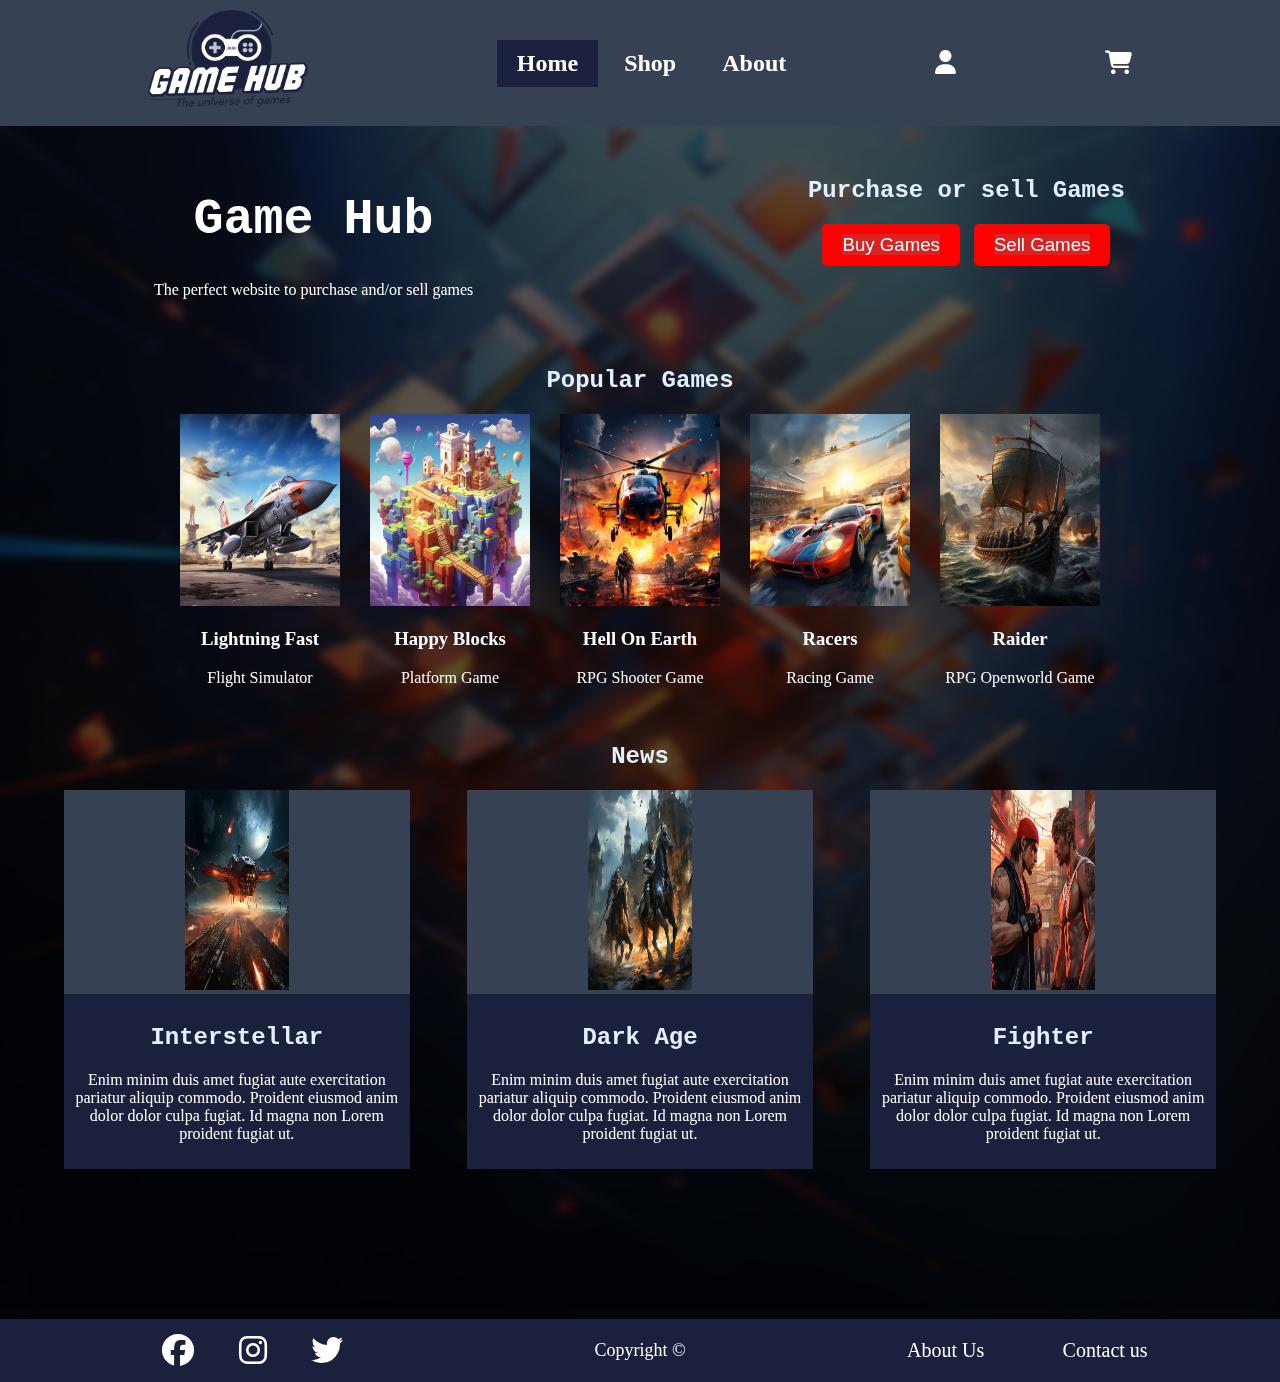
==== index.html @ fa5759a3 "deleted sectin" ====
<!DOCTYPE html>
<html lang="en">

<head>
    <meta charset="UTF-8">
    <meta name="description" content="This is a page working as an online game shop">
    <meta name="viewport" content="width=device-width, initial-scale=1.0">
    <link rel="stylesheet" href="./Home/Styles.css">
    <link rel="stylesheet" href="https://cdnjs.cloudflare.com/ajax/libs/font-awesome/6.4.2/css/all.min.css"/>
    <title>Game Hub Homepage</title>
</head>

<body>

        <header>
            <input type="checkbox" id="menu-checkbox"/>
            <label for="menu-checkbox" class="hamburger-icon"><i class="fa-solid fa-bars" aria-hidden="true"></i></label>
            <nav>
                <a class="logo-game_hub" href="./index.html">
                <img src="./Images/GameHub_Logo.png" alt="The logo of the museum">
                </a>
                <ul>
                    <li><a href="./index.html" class="active"> Home</a></li>
                    <li><a href="./Shop/Shop.html"> Shop</a></li>
                    <li><a href="./About/About.html"> About</a></li>
                </ul>
                <div class="profile">
                    <i class="fa-solid fa-user" style="color: #ffffff;"></i>
                </div>
                <div class="cart">
                    <a href="./Cart/Cart.html"><i class="fa-solid fa-cart-shopping" style="color: #ffffff;"></i></a>
                </div>
            </nav>
        </header>

    <main>

        <div class="grid_container">
            <div class="grid_item">
                <h1>Game Hub</h1>
                <p>The perfect website to purchase and/or sell games</p>
            </div>
            <div class="grid_item">
                <h2>Purchase or sell Games</h2>
                <div class="button-container">
                <button class="red-button"><a href="./Shop/Shop.html" class="button"> Buy Games</a></button>
                <button class="red-button"><a href="./SellGames/Sell.html" class="button"> Sell Games</a></button>
                </div>
            </div>
        </div>

        <!--// Advertisment //-->

        <div class="Popular_list">
            <h2>Popular Games</h2>
        </div>
        <div class="Popular_games_container">
            <div class="Popular_games">
                <a href="./GamePage/Gameinfo.html"><img src="./Images/Moosh_Flight_simulator_game_cover_plane_fighter_jet_helicopter__2379d3cd-9573-476d-910d-b435d288e5d4.png" alt="Lightning Fast flight simulater game"></a>
                <h3>Lightning Fast</h3>
                <p>Flight Simulator</p>
            </div>
            <div class="Popular_games">
                <a href="./GamePage/Gameinfo.html"><img src="./Images/Moosh_game_covers_platform_games_blocks_pixels_colorful_happy_b7b5248d-2556-4fb8-afe4-860412b69561.png" alt="Happy Blocks platform game"></a>
                <h3>Happy Blocks</h3>
                <p>Platform Game</p>
            </div>
            <div class="Popular_games">
                <a href="./GamePage/Gameinfo.html"><img src="./Images/Moosh_game_covers_shooter_games_colorful_explotians_guns_helico_29735956-aeb8-43bb-b633-6208381c675b.png" alt="Hell on Earth first person shooter game"></a>
                <h3>Hell On Earth</h3>
                <p>RPG Shooter Game</p>
            </div>
            <div class="Popular_games">
                <a href="./GamePage/Gameinfo.html"><img src="./Images/Moosh_race_car_game_cover_cover_game_sports_car_musle_car_hot_r_1c75769b-cddf-48ae-a56a-1467fec76d75.png"
                    alt="Racers a supercar racing game"></a>
                <h3>Racers</h3>
                <p>Racing Game</p>
            </div>
            <div class="Popular_games">
                <a href="./GamePage/Gameinfo.html"><img src="./Images/Moosh_viking_game_cover_viking_ship_warrior_helmets_shields_riv_fde64b89-baa8-4692-a76a-3937a28dd11b.png"
                    alt="Raider is a rpg openworld game"></a>
                <h3>Raider</h3>
                <P>RPG Openworld Game</P>
            </div>
        </div>

        <!-- News -->

        <div class="h2News-container">
            <h2>News</h2>
        </div>
    
        <section>
            <div class="gameNews_container">
                <div class="GameNews">
                    <img src="./Images/News/Moosh_game_covers_for_sci-fi_games_space_space_ships_lasers_pla_70977b8f-afb4-40dc-a334-e89e9fece514.png"
                        alt="Intersteller game cover">
                    <div class="text-box">
                        <h2>Interstellar</h2>
                        <p>Enim minim duis amet fugiat aute exercitation pariatur aliquip commodo.
                        Proident eiusmod anim dolor dolor culpa fugiat. Id magna non Lorem proident fugiat ut.</p>
                    </div>
                </div>
                <div class="GameNews">
                    <img src="./Images/Moosh_Game_covers_dark_age_knights_armor_horses_sword_fight_shi_2a24df74-0343-44b1-850f-305e9cb5c558.png"
                        alt="Dark Age game cover">
                    <div class="text-box">
                        <h2>Dark Age</h2>
                    <p>Enim minim duis amet fugiat aute exercitation pariatur aliquip commodo.
                        Proident eiusmod anim dolor dolor culpa fugiat. Id magna non Lorem proident fugiat ut.</p>
                    </div>
                </div>
                <div class="GameNews">
                    <img src="./Images/Moosh_street_fight_game_cover_street_fight_edaf9f70-90d0-4dcd-8a8b-a4414ffc1a50.png"
                        alt="Fighter game cover">
                    <div class="text-box">
                        <h2>Fighter</h2>
                        <p>Enim minim duis amet fugiat aute exercitation pariatur aliquip commodo.
                        Proident eiusmod anim dolor dolor culpa fugiat. Id magna non Lorem proident fugiat ut.</p>
                    </div>
                </div>
            </div>
        </section>


    </main>

    <footer>
        <div class="footer_container">
            <div class="footer_item">
                <i class="fa-brands fa-facebook" style="color: #ffffff;"></i>
                <i class="fa-brands fa-instagram" style="color: #ffffff;"></i>
                <i class="fa-brands fa-twitter" style="color: #ffffff;"></i>
            </div>
            <div class="footer_item">
                Copyright &copy;
            </div>
            <div class="footer_item">
                <ul>
                    <li><a href="/About/About.html"> About Us</a></li>
                    <li><a href="#"> Contact us</a></li>
                </ul>
            </div>
        </div>
    </footer>
    
</body>

</html>
---- Home/Styles.css ----
:root{
    --blue: #7594FF;
    --darkBlue: #1B203D;
    --red: #D92222;
    --mediumBlue: #364254;
}

body {
    max-width: 100%;
    min-height: 100vh;
    padding: 0%;
    margin: 0%;
    background: linear-gradient(rgba(0, 0, 0, 65%), rgba(0, 0, 0, 65%)), url(../Images/BG_img.png);
    background-repeat: no-repeat;
    background-size: cover;
    filter: brightness(-2);
    backdrop-filter: blur(4px);
}

#background-image {
    filter:brightness()
}

h1 {
    font-family: 'Teko', 'Courier New', Courier, monospace;
    color: white;
    font-size: 50px;
    text-align: center;
    text-decoration: double;
}

h2 {
    font-family: 'Exo', 'courier', 'monoscape';
}

h3 {
    color: white;
}

li {
    display: inline-block;
    text-align: center;
    align-content: center;
}

ul a {
    color: white;
    text-decoration: none;
    padding: 10px;
}

.active {
    background-color: var(--darkBlue);
}

main h2 {
    color: rgb(225, 239, 255);
}

body p {
    color: white
}

main {
    max-width: 100%;
}

main div {
    text-align: center;
}

header {
    position: relative;
    color: white;
    font-size: 1.5rem;
    background: var(--mediumBlue);
}

.hamburger-icon {
    padding-left: 20px;
}

nav {
    position: absolute;
    left: 1.5rem;
    font-size: 16px;
    margin: 0% 5%;
    background: var(--mediumBlue);
}

ul {
    list-style: none;
}

nav, 
#menu-checkbox {
    display: none;
}

#menu-checkbox:checked ~ nav {
    display: block;
    z-index: 3;
}

.logo-game_hub img {
    height: 100px;
}

nav a {
    display: block;
    color: white;
    padding: 10px 20px;
    font-size: 1.5rem;
    text-decoration: none;
}

nav li a:hover {
    color: var(--darkBlue);
}

/* Hero section */

.grid_container {
    display: grid;
    grid-template-columns: repeat(auto-fit, minmax(600px, 1fr));
    grid-gap: 2%;
}

.grid_item {
    padding: 5%;
}

.grid_item a{
    color: white;
    text-decoration: none;
    background-color: var(--red);
    font-size: 140%;
}

/* buttons hero section */

.button-container {
    justify-content: center;
}

.red-button {
    background-color: #ff0000; 
    color: white;
    padding: 10px 20px;
    border: none;
    border-radius: 5px;
    margin-right: 10px; 
    cursor: pointer;
}

.red-button:last-child {
    margin-right: 0; 
}

.red-button:hover {
    background-color: #cc0000; 
}

/* Popular games list */

.Popular_games_container {
    display: flex;
    flex-direction: row;
    flex-wrap: wrap;
    gap: 30px;
    max-width: 100%;
    justify-content: center;
    padding-bottom: 20px;
}

.popular_games h2{
    font-size: '16px';
}

.popular_games, img{
    width: 10rem;
    height: 12rem;
    cursor: pointer;
    transition: 0.1s;
}

.popular_games img:hover {
    transition: 0.1s;
    transform: scale(1.1);
}

@media (min-width: 1200px) {
    nav {
        display: flex;
        flex-direction: row;
        position: static;
        align-items: center;
        justify-content: space-between;
        font-size: 24px;
        font-weight: 800;
        padding-left: 5%;
        padding-right: 5%;
        }

    .hamburger-icon {
        display: none;
    }
}


@media (max-width: 767px) {
    body {
        background-color: aqua;
        font-size: 14px;
    }

    .header-container {
        padding: 1%;
    }

    .logo-T-Rex img {
        max-width: 120px;
    }

    .menu-container {
        padding: 10px;
    }

    .header-list {
        gap: 15px;
    }

    .menu-container ul {
        gap: 15px;
        font-size: 16px;
        font-weight: 500;
    }

    .cta {
    margin: 0px 20px;
    margin-bottom: 10px;
    margin-top: 5px;
    }
    
    .hamburger-icon {
        margin-top: 20px;
        margin-bottom: 20px;
    }

    .fa-solid {
        margin-top: 15px;
        margin-bottom: 15px; 
        
    }
    
    .GameNews_container {
        background-color: black;
        display: grid;
        grid-template-rows: repeat(3, 1fr);
        grid-gap: 5%; 
        justify-content: center;
        padding-bottom: 10%;
    }
    .grid_container {
        display: grid;
        grid-template-columns: repeat(auto-fit, minmax(300px, 1fr));
        grid-gap: 2%;
    }

    .employe-info img {
        display: block;
        margin: 0 auto;
        border-radius: 50%;
        width: 80%;
        height: 40%;
        min-width: 5%;
        min-height: 5%;
    }

    .employe-info img {
        max-width: 55%;
        max-height: 35%;
    }

}

/* Game news */

.gameNews_container {
    display: grid;
    grid-template-columns: repeat(auto-fit, minmax(300px, 1fr));
    grid-gap: 5%; 
    padding-bottom: 150px;
    margin: 0% 5%;
}

.GameNews img {
    max-width: 30%;
    height: 200px;
    cursor: pointer;
    transition: transform 0.s;
}

.GameNews img:hover {
    transform: scale(1.1);
}

.GameNews {
    background-color: var(--mediumBlue);

}

.text-box {
    background-color: var(--darkBlue);
    padding: 10px;
}

/* Footer */

footer {
    color: white;
    background-color: var(--darkBlue);
    position: fixed;
    width: 100%;
}

.footer_container {
    display: flex;
    flex-flow:row wrap;
    gap: 10px;
    text-align: center;
    align-items: center;
    justify-content: space-between;
    padding: 15px 5%;
    bottom: 0%;
}

.footer_item {
    flex: 1;
    font-size: large;
}

.footer_item i {
    color: white;
    cursor: pointer;
    width: 70px;
    font-size: 32px;
}

.footer_item li {
    color: white;
    text-decoration: none;
}

.footer_item a {
    font-style: none;
    color: white;
    font-size: 20px;
}

.footer_item ul {
    display: flex;
    flex-direction: row;
    list-style: none;
    flex-wrap: wrap;
    padding: 0%;
    margin: 0%;
    justify-content: space-evenly;
}
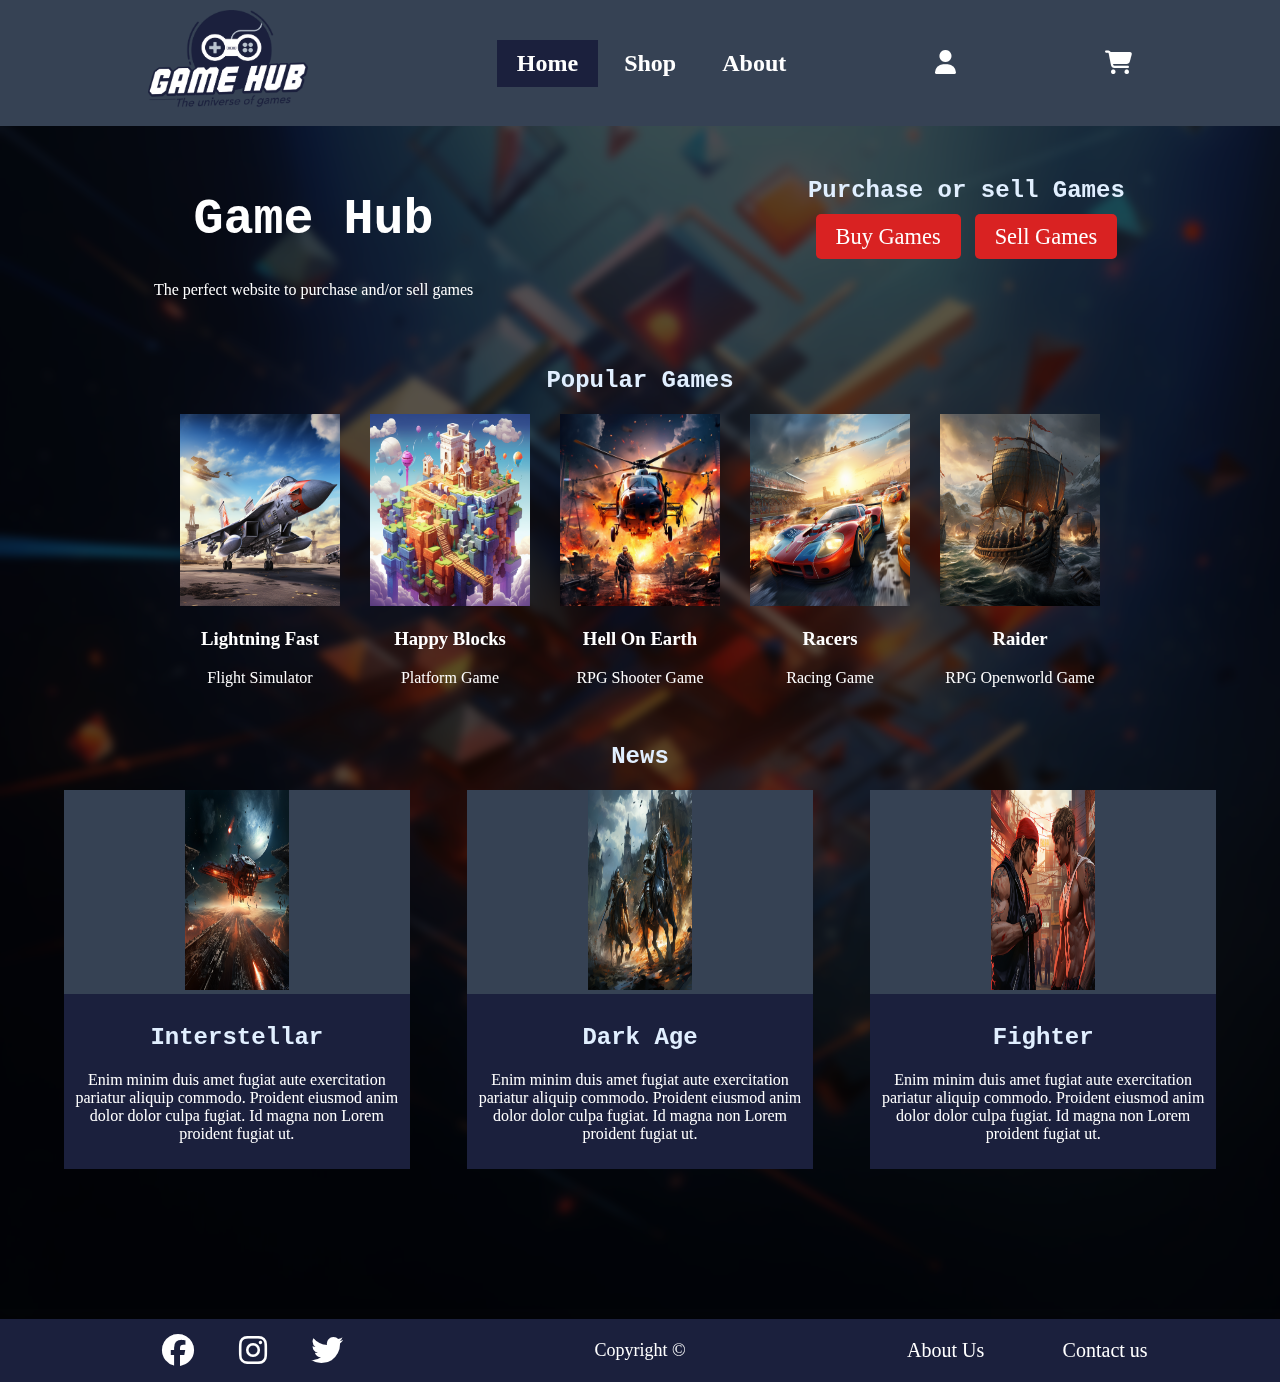
==== commit d9b9fe72: "fixed butten" ====
--- a/index.html
+++ b/index.html
@@ -43,8 +43,8 @@
             <div class="grid_item">
                 <h2>Purchase or sell Games</h2>
                 <div class="button-container">
-                <button class="red-button"><a href="./Shop/Shop.html" class="button"> Buy Games</a></button>
-                <button class="red-button"><a href="./SellGames/Sell.html" class="button"> Sell Games</a></button>
+                <a href="./Shop/Shop.html" class="red-button"> Buy Games</a>
+                <a href="./SellGames/Sell.html" class="red-button"> Sell Games</a>
                 </div>
             </div>
         </div>
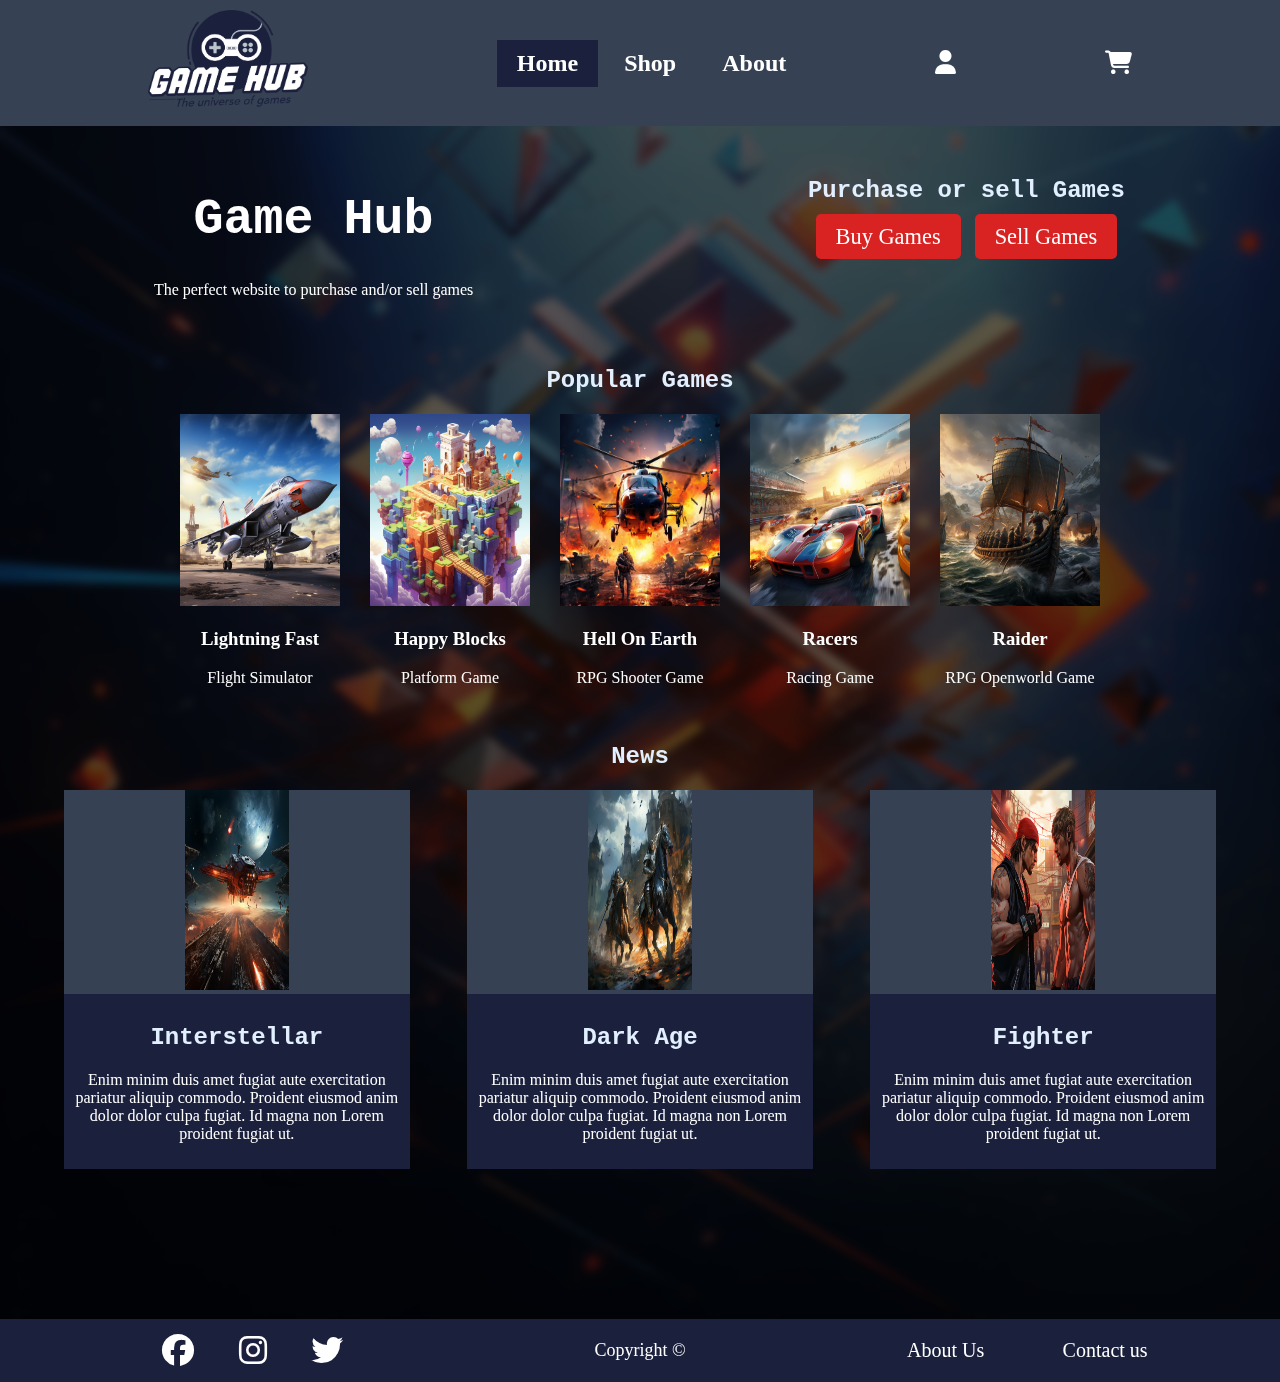
==== commit 09e9d248: "made small adjustmants" ====
--- a/index.html
+++ b/index.html
@@ -6,32 +6,33 @@
     <meta name="description" content="This is a page working as an online game shop">
     <meta name="viewport" content="width=device-width, initial-scale=1.0">
     <link rel="stylesheet" href="./Home/Styles.css">
-    <link rel="stylesheet" href="https://cdnjs.cloudflare.com/ajax/libs/font-awesome/6.4.2/css/all.min.css"/>
+    <link rel="stylesheet" href="https://cdnjs.cloudflare.com/ajax/libs/font-awesome/6.4.2/css/all.min.css" />
+    <script src="script.js"></script>
     <title>Game Hub Homepage</title>
 </head>
 
 <body>
 
-        <header>
-            <input type="checkbox" id="menu-checkbox"/>
-            <label for="menu-checkbox" class="hamburger-icon"><i class="fa-solid fa-bars" aria-hidden="true"></i></label>
-            <nav>
-                <a class="logo-game_hub" href="./index.html">
+    <header>
+        <input type="checkbox" id="menu-checkbox" />
+        <label for="menu-checkbox" class="hamburger-icon"><i class="fa-solid fa-bars" aria-hidden="true"></i></label>
+        <nav>
+            <a class="logo-game_hub" href="./index.html">
                 <img src="./Images/GameHub_Logo.png" alt="The logo of the museum">
-                </a>
-                <ul>
-                    <li><a href="./index.html" class="active"> Home</a></li>
-                    <li><a href="./Shop/Shop.html"> Shop</a></li>
-                    <li><a href="./About/About.html"> About</a></li>
-                </ul>
-                <div class="profile">
-                    <i class="fa-solid fa-user" style="color: #ffffff;"></i>
-                </div>
-                <div class="cart">
-                    <a href="./Cart/Cart.html"><i class="fa-solid fa-cart-shopping" style="color: #ffffff;"></i></a>
-                </div>
-            </nav>
-        </header>
+            </a>
+            <ul>
+                <li><a href="./index.html" class="active"> Home</a></li>
+                <li><a href="./Shop/Shop.html"> Shop</a></li>
+                <li><a href="./About/About.html"> About</a></li>
+            </ul>
+            <div class="profile">
+                <i class="fa-solid fa-user" style="color: #ffffff;"></i>
+            </div>
+            <div class="cart">
+                <a href="./Cart/Cart.html"><i class="fa-solid fa-cart-shopping" style="color: #ffffff;"></i></a>
+            </div>
+        </nav>
+    </header>
 
     <main>
 
@@ -43,8 +44,8 @@
             <div class="grid_item">
                 <h2>Purchase or sell Games</h2>
                 <div class="button-container">
-                <a href="./Shop/Shop.html" class="red-button"> Buy Games</a>
-                <a href="./SellGames/Sell.html" class="red-button"> Sell Games</a>
+                    <a href="./Shop/Shop.html" class="red-button"> Buy Games</a>
+                    <a href="./SellGames/Sell.html" class="red-button"> Sell Games</a>
                 </div>
             </div>
         </div>
@@ -56,29 +57,37 @@
         </div>
         <div class="Popular_games_container">
             <div class="Popular_games">
-                <a href="./GamePage/Gameinfo.html"><img src="./Images/Moosh_Flight_simulator_game_cover_plane_fighter_jet_helicopter__2379d3cd-9573-476d-910d-b435d288e5d4.png" alt="Lightning Fast flight simulater game"></a>
+                <a href="./GamePage/Gameinfo.html"><img
+                        src="./Images/Moosh_Flight_simulator_game_cover_plane_fighter_jet_helicopter__2379d3cd-9573-476d-910d-b435d288e5d4.png"
+                        alt="Lightning Fast flight simulater game"></a>
                 <h3>Lightning Fast</h3>
                 <p>Flight Simulator</p>
             </div>
             <div class="Popular_games">
-                <a href="./GamePage/Gameinfo.html"><img src="./Images/Moosh_game_covers_platform_games_blocks_pixels_colorful_happy_b7b5248d-2556-4fb8-afe4-860412b69561.png" alt="Happy Blocks platform game"></a>
+                <a href="./GamePage/Gameinfo.html"><img
+                        src="./Images/Moosh_game_covers_platform_games_blocks_pixels_colorful_happy_b7b5248d-2556-4fb8-afe4-860412b69561.png"
+                        alt="Happy Blocks platform game"></a>
                 <h3>Happy Blocks</h3>
                 <p>Platform Game</p>
             </div>
             <div class="Popular_games">
-                <a href="./GamePage/Gameinfo.html"><img src="./Images/Moosh_game_covers_shooter_games_colorful_explotians_guns_helico_29735956-aeb8-43bb-b633-6208381c675b.png" alt="Hell on Earth first person shooter game"></a>
+                <a href="./GamePage/Gameinfo.html"><img
+                        src="./Images/Moosh_game_covers_shooter_games_colorful_explotians_guns_helico_29735956-aeb8-43bb-b633-6208381c675b.png"
+                        alt="Hell on Earth first person shooter game"></a>
                 <h3>Hell On Earth</h3>
                 <p>RPG Shooter Game</p>
             </div>
             <div class="Popular_games">
-                <a href="./GamePage/Gameinfo.html"><img src="./Images/Moosh_race_car_game_cover_cover_game_sports_car_musle_car_hot_r_1c75769b-cddf-48ae-a56a-1467fec76d75.png"
-                    alt="Racers a supercar racing game"></a>
+                <a href="./GamePage/Gameinfo.html"><img
+                        src="./Images/Moosh_race_car_game_cover_cover_game_sports_car_musle_car_hot_r_1c75769b-cddf-48ae-a56a-1467fec76d75.png"
+                        alt="Racers a supercar racing game"></a>
                 <h3>Racers</h3>
                 <p>Racing Game</p>
             </div>
             <div class="Popular_games">
-                <a href="./GamePage/Gameinfo.html"><img src="./Images/Moosh_viking_game_cover_viking_ship_warrior_helmets_shields_riv_fde64b89-baa8-4692-a76a-3937a28dd11b.png"
-                    alt="Raider is a rpg openworld game"></a>
+                <a href="./GamePage/Gameinfo.html"><img
+                        src="./Images/Moosh_viking_game_cover_viking_ship_warrior_helmets_shields_riv_fde64b89-baa8-4692-a76a-3937a28dd11b.png"
+                        alt="Raider is a rpg openworld game"></a>
                 <h3>Raider</h3>
                 <P>RPG Openworld Game</P>
             </div>
@@ -89,7 +98,7 @@
         <div class="h2News-container">
             <h2>News</h2>
         </div>
-    
+
         <section>
             <div class="gameNews_container">
                 <div class="GameNews">
@@ -98,7 +107,7 @@
                     <div class="text-box">
                         <h2>Interstellar</h2>
                         <p>Enim minim duis amet fugiat aute exercitation pariatur aliquip commodo.
-                        Proident eiusmod anim dolor dolor culpa fugiat. Id magna non Lorem proident fugiat ut.</p>
+                            Proident eiusmod anim dolor dolor culpa fugiat. Id magna non Lorem proident fugiat ut.</p>
                     </div>
                 </div>
                 <div class="GameNews">
@@ -106,8 +115,8 @@
                         alt="Dark Age game cover">
                     <div class="text-box">
                         <h2>Dark Age</h2>
-                    <p>Enim minim duis amet fugiat aute exercitation pariatur aliquip commodo.
-                        Proident eiusmod anim dolor dolor culpa fugiat. Id magna non Lorem proident fugiat ut.</p>
+                        <p>Enim minim duis amet fugiat aute exercitation pariatur aliquip commodo.
+                            Proident eiusmod anim dolor dolor culpa fugiat. Id magna non Lorem proident fugiat ut.</p>
                     </div>
                 </div>
                 <div class="GameNews">
@@ -116,7 +125,7 @@
                     <div class="text-box">
                         <h2>Fighter</h2>
                         <p>Enim minim duis amet fugiat aute exercitation pariatur aliquip commodo.
-                        Proident eiusmod anim dolor dolor culpa fugiat. Id magna non Lorem proident fugiat ut.</p>
+                            Proident eiusmod anim dolor dolor culpa fugiat. Id magna non Lorem proident fugiat ut.</p>
                     </div>
                 </div>
             </div>
@@ -143,8 +152,7 @@
             </div>
         </div>
     </footer>
-    
+
 </body>
 
-</html>
-
+</html>--- a/Home/Styles.css
+++ b/Home/Styles.css
@@ -307,7 +307,6 @@
 
 .GameNews {
     background-color: var(--mediumBlue);
-
 }
 
 .text-box {
@@ -320,8 +319,9 @@
 footer {
     color: white;
     background-color: var(--darkBlue);
-    position: fixed;
+    position: relative;
     width: 100%;
+    bottom: 0%;
 }
 
 .footer_container {
@@ -332,7 +332,7 @@
     align-items: center;
     justify-content: space-between;
     padding: 15px 5%;
-    bottom: 0%;
+
 }
 
 .footer_item {
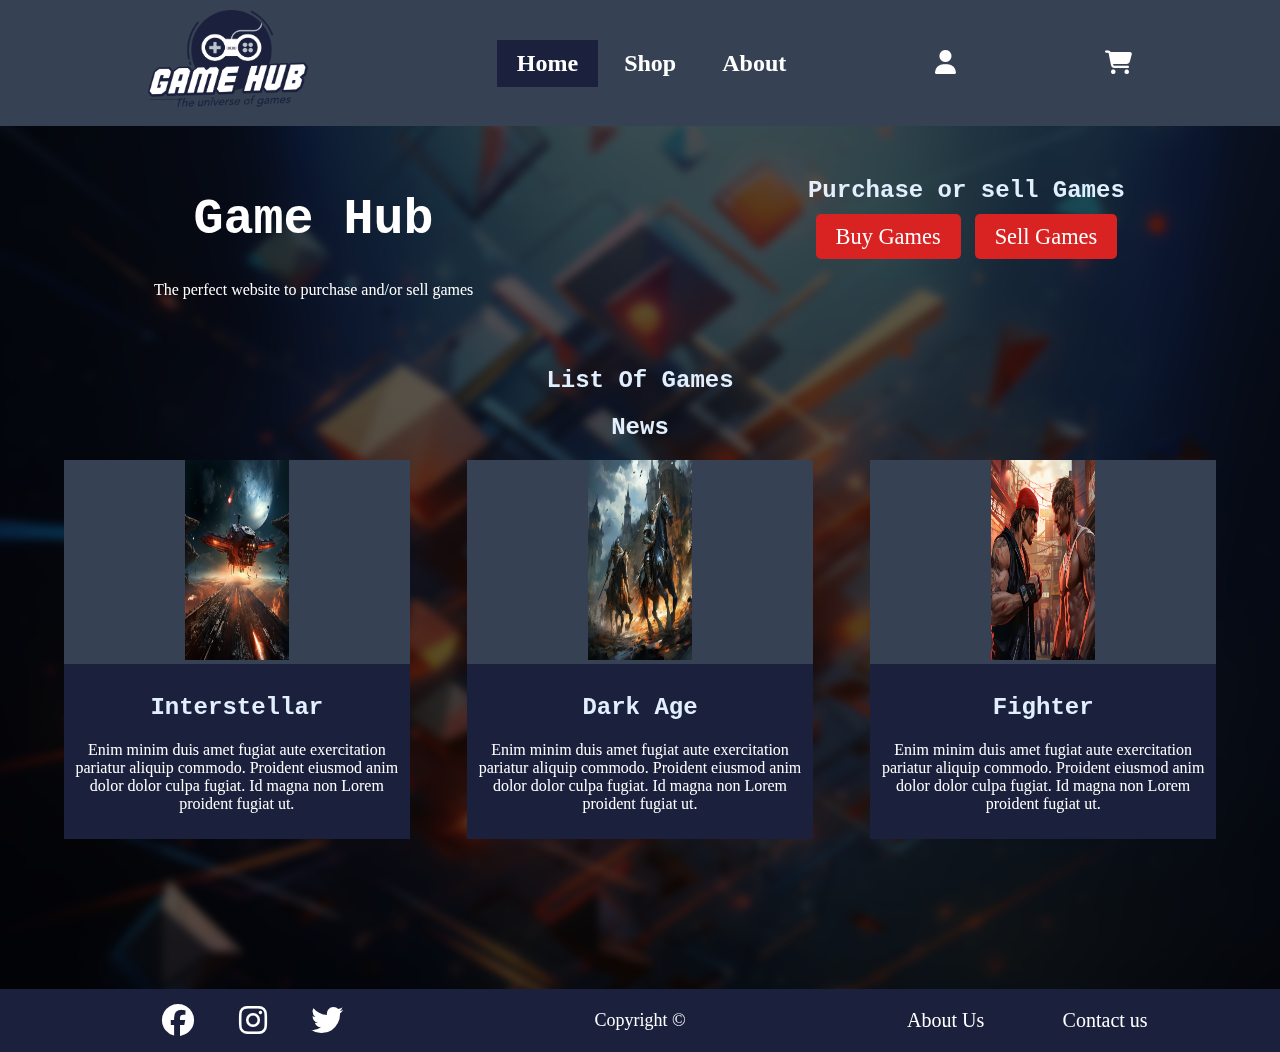
==== commit 3b7a3bab: "dynamic html" ====
--- a/index.html
+++ b/index.html
@@ -7,7 +7,7 @@
     <meta name="viewport" content="width=device-width, initial-scale=1.0">
     <link rel="stylesheet" href="./Home/Styles.css">
     <link rel="stylesheet" href="https://cdnjs.cloudflare.com/ajax/libs/font-awesome/6.4.2/css/all.min.css" />
-    <script src="script.js"></script>
+    <script type="module" src="./JS/home.js"></script>
     <title>Game Hub Homepage</title>
 </head>
 
@@ -28,7 +28,7 @@
             <div class="profile">
                 <i class="fa-solid fa-user" style="color: #ffffff;"></i>
             </div>
-            <div class="cart">
+            <div class="cart-btn">
                 <a href="./Cart/Cart.html"><i class="fa-solid fa-cart-shopping" style="color: #ffffff;"></i></a>
             </div>
         </nav>
@@ -53,45 +53,10 @@
         <!--// Advertisment //-->
 
         <div class="Popular_list">
-            <h2>Popular Games</h2>
+            <h2>List Of Games</h2>
         </div>
-        <div class="Popular_games_container">
-            <div class="Popular_games">
-                <a href="./GamePage/Gameinfo.html"><img
-                        src="./Images/Moosh_Flight_simulator_game_cover_plane_fighter_jet_helicopter__2379d3cd-9573-476d-910d-b435d288e5d4.png"
-                        alt="Lightning Fast flight simulater game"></a>
-                <h3>Lightning Fast</h3>
-                <p>Flight Simulator</p>
-            </div>
-            <div class="Popular_games">
-                <a href="./GamePage/Gameinfo.html"><img
-                        src="./Images/Moosh_game_covers_platform_games_blocks_pixels_colorful_happy_b7b5248d-2556-4fb8-afe4-860412b69561.png"
-                        alt="Happy Blocks platform game"></a>
-                <h3>Happy Blocks</h3>
-                <p>Platform Game</p>
-            </div>
-            <div class="Popular_games">
-                <a href="./GamePage/Gameinfo.html"><img
-                        src="./Images/Moosh_game_covers_shooter_games_colorful_explotians_guns_helico_29735956-aeb8-43bb-b633-6208381c675b.png"
-                        alt="Hell on Earth first person shooter game"></a>
-                <h3>Hell On Earth</h3>
-                <p>RPG Shooter Game</p>
-            </div>
-            <div class="Popular_games">
-                <a href="./GamePage/Gameinfo.html"><img
-                        src="./Images/Moosh_race_car_game_cover_cover_game_sports_car_musle_car_hot_r_1c75769b-cddf-48ae-a56a-1467fec76d75.png"
-                        alt="Racers a supercar racing game"></a>
-                <h3>Racers</h3>
-                <p>Racing Game</p>
-            </div>
-            <div class="Popular_games">
-                <a href="./GamePage/Gameinfo.html"><img
-                        src="./Images/Moosh_viking_game_cover_viking_ship_warrior_helmets_shields_riv_fde64b89-baa8-4692-a76a-3937a28dd11b.png"
-                        alt="Raider is a rpg openworld game"></a>
-                <h3>Raider</h3>
-                <P>RPG Openworld Game</P>
-            </div>
-        </div>
+
+        <div class="loading" id="games-display" style="color: #ffffff;"></div>
 
         <!-- News -->
 
@@ -153,6 +118,8 @@
         </div>
     </footer>
 
+
+
 </body>
 
 </html>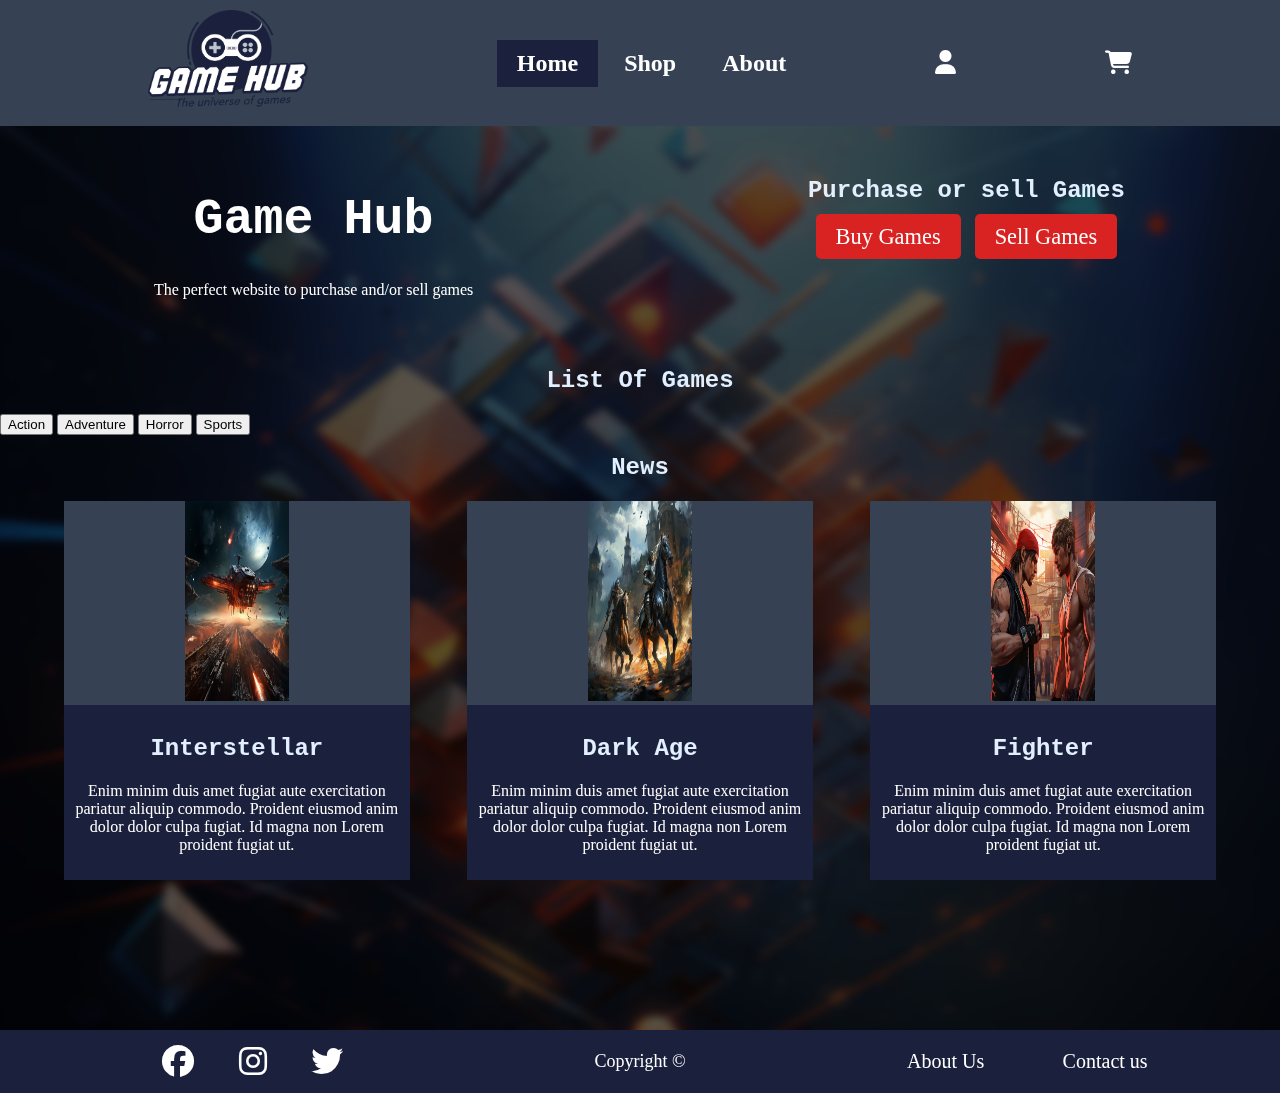
==== commit 0584162a: "addedButtons" ====
--- a/index.html
+++ b/index.html
@@ -56,7 +56,15 @@
             <h2>List Of Games</h2>
         </div>
 
-        <div class="loading" id="games-display" style="color: #ffffff;"></div>
+        <button id="genre-action">Action</button>
+        <button id="genre-adventure">Adventure</button>
+        <button id="genre-horror">Horror</button>
+        <button id="genre-sports">Sports</button>
+
+
+        <div id="loading"></div>
+        <div id="games-display" style="color: #ffffff;"></div>
+
 
         <!-- News -->
 
--- a/Home/Styles.css
+++ b/Home/Styles.css
@@ -252,6 +252,7 @@
         margin-bottom: 15px; 
         
     }
+
     
     .GameNews_container {
         background-color: black;
@@ -261,6 +262,27 @@
         justify-content: center;
         padding-bottom: 10%;
     }
+
+    .loading {
+        background-color: #aaaaaa99;
+        border-radius: 4px;
+    }
+
+    @keyframes pulse {
+        
+    0%,
+    100% {
+        opacity: 1;
+        transform: scale(1);
+	}
+	
+	50% {
+        opacity: 0.5;
+        transform: scale(0.99);
+	}
+	}
+    
+
     .grid_container {
         display: grid;
         grid-template-columns: repeat(auto-fit, minmax(300px, 1fr));
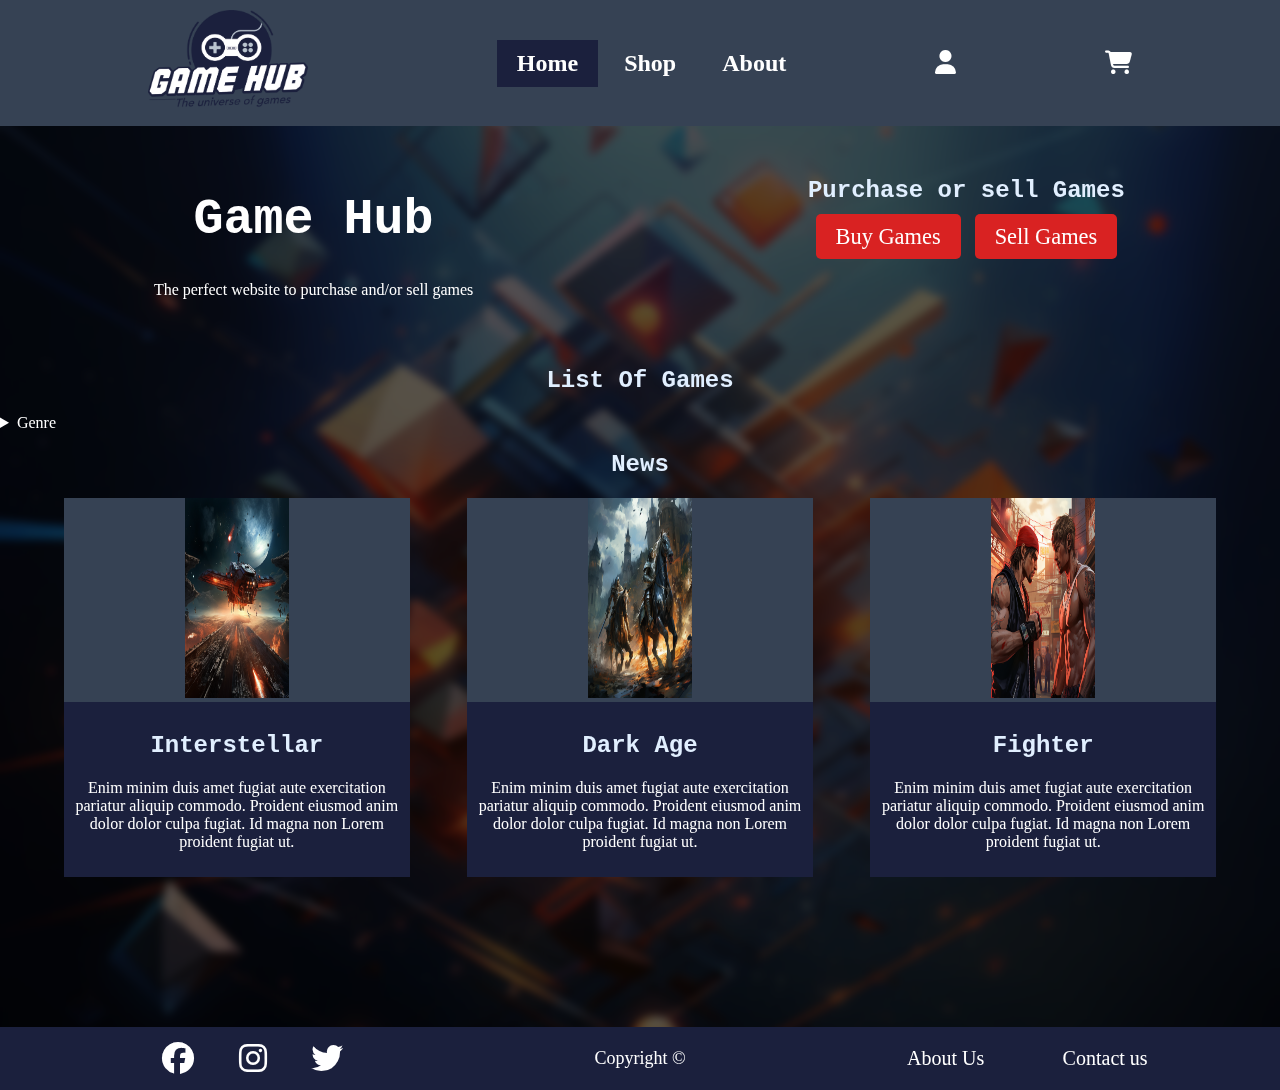
==== commit 3f9e9603: "updated list" ====
--- a/index.html
+++ b/index.html
@@ -8,6 +8,7 @@
     <link rel="stylesheet" href="./Home/Styles.css">
     <link rel="stylesheet" href="https://cdnjs.cloudflare.com/ajax/libs/font-awesome/6.4.2/css/all.min.css" />
     <script type="module" src="./JS/home.js"></script>
+    <script type="module" src="./JS/game-info.js"></script>
     <title>Game Hub Homepage</title>
 </head>
 
@@ -56,10 +57,24 @@
             <h2>List Of Games</h2>
         </div>
 
-        <button id="genre-action">Action</button>
-        <button id="genre-adventure">Adventure</button>
-        <button id="genre-horror">Horror</button>
-        <button id="genre-sports">Sports</button>
+        <!-- <div id="genre-list">
+            <button>Show All</button>
+            <button>Action</button>
+            <button>Adventure</button>
+            <button>Horror</button>
+            <button>Sports</button>
+        </div> -->
+
+        <details style="color: #ffffff;" id="sortByGenre">
+            <summary>Genre</summary>
+            <ul id="genre-list">
+                <li>Show All</li>
+                <li>Action</li>
+                <li>Adventure</li>
+                <li>Horror</li>
+                <li>Sports</li>
+            </ul>
+        </details>
 
 
         <div id="loading"></div>
--- a/Home/Styles.css
+++ b/Home/Styles.css
@@ -264,24 +264,29 @@
     }
 
     .loading {
-        background-color: #aaaaaa99;
-        border-radius: 4px;
-    }
-
-    @keyframes pulse {
-        
-    0%,
-    100% {
-        opacity: 1;
-        transform: scale(1);
-	}
-	
-	50% {
-        opacity: 0.5;
-        transform: scale(0.99);
-	}
-	}
+        display: none; /* Initially hidden */
+        position: fixed;
+        top: 50%;
+        left: 50%;
+        transform: translate(-50%, -50%);
+        width: 50px;
+        height: 50px;
+        border: 3px solid #f3f3f3; /* Light gray border */
+        border-top: 3px solid #3498db; /* Blue border */
+        border-radius: 50%;
+        animation: spin 1s linear infinite; /* Spin animation */
+    }
     
+    /* Spin animation */
+    @keyframes spin {
+        0% { transform: translate(-50%, -50%) rotate(0deg); }
+        100% { transform: translate(-50%, -50%) rotate(360deg); }
+    }
+    
+    /* Styles for the games container */
+    #games-container {
+        margin-top: 50px; /* Adjust as needed */
+    }
 
     .grid_container {
         display: grid;
